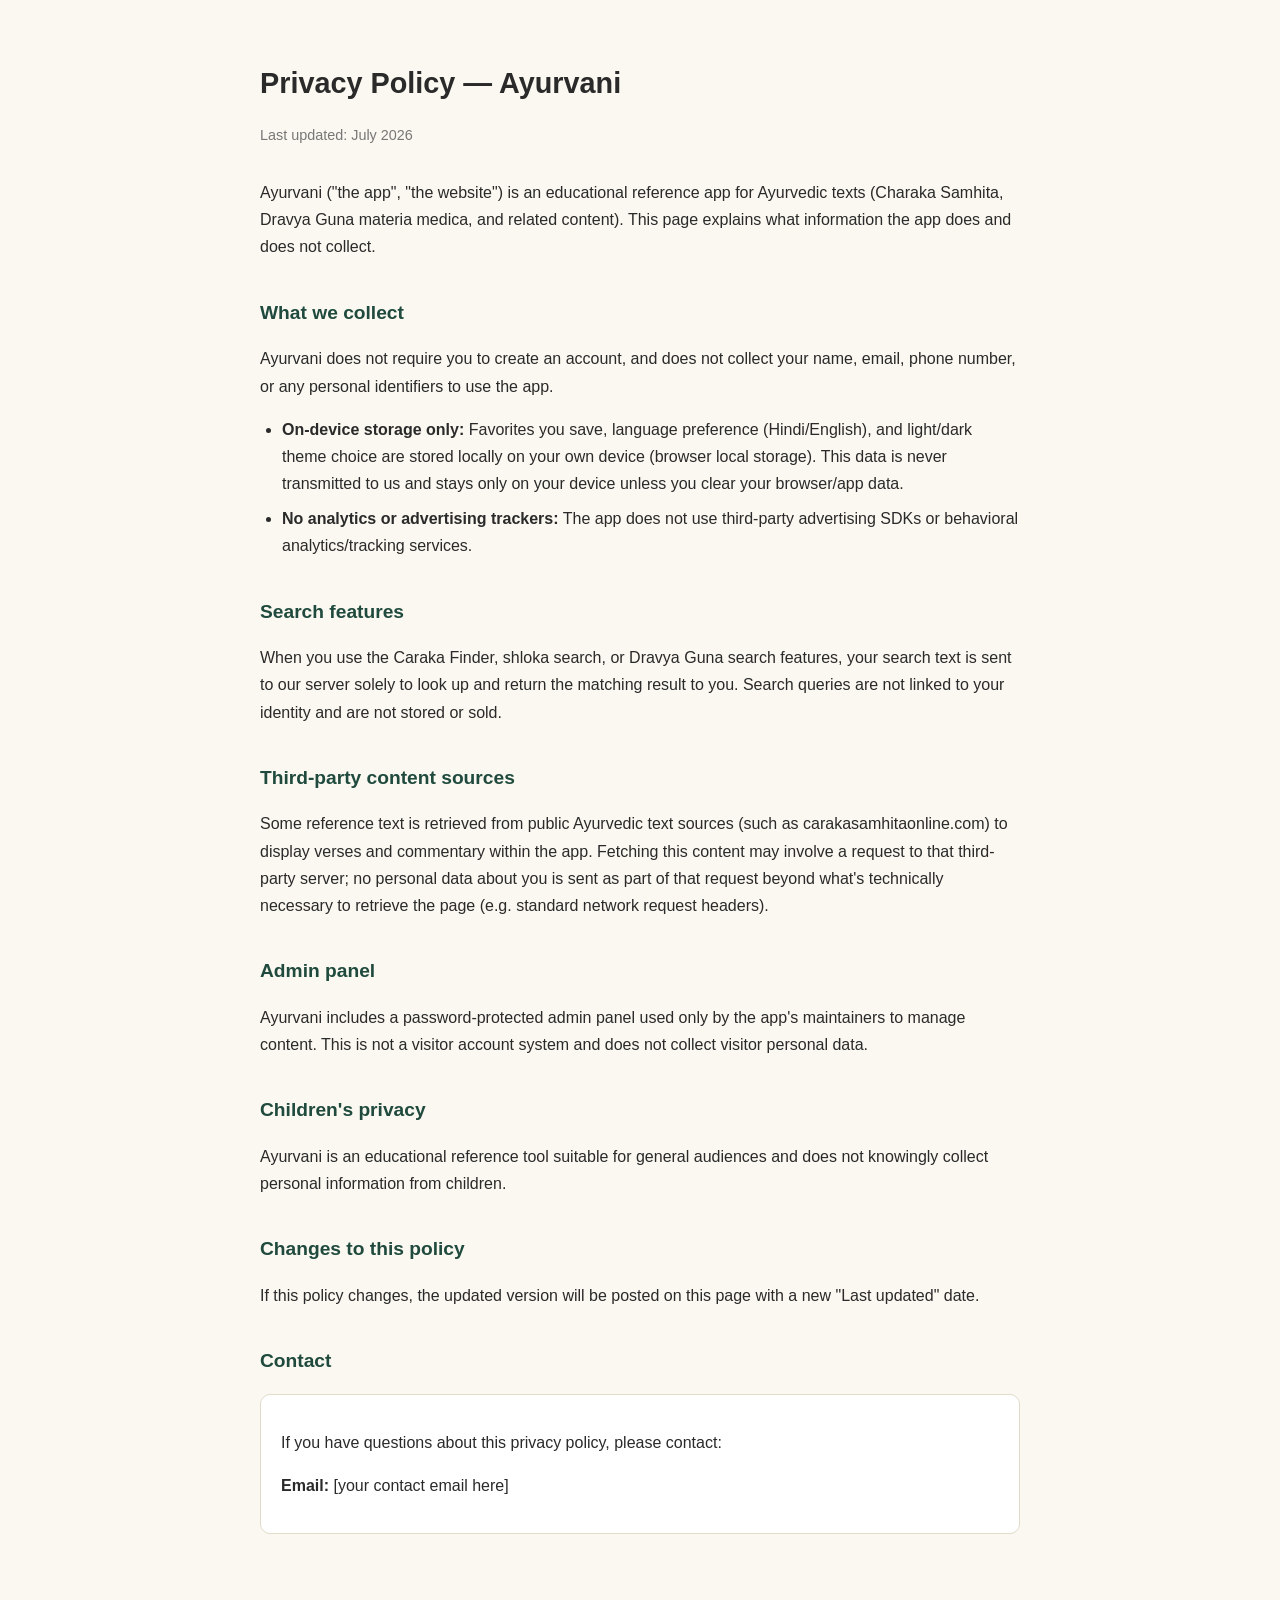
==== privacy-policy.html @ f052c220 "Add privacy policy page, required for Google Play Store submission Play Console requires every app t" ====
<!DOCTYPE html>
<html lang="en">
<head>
<meta charset="UTF-8">
<meta name="viewport" content="width=device-width, initial-scale=1.0">
<title>Privacy Policy — Ayurvani</title>
<style>
  body {
    font-family: -apple-system, BlinkMacSystemFont, 'Segoe UI', Roboto, sans-serif;
    max-width: 760px;
    margin: 0 auto;
    padding: 40px 24px 80px;
    line-height: 1.7;
    color: #2a2a2a;
    background: #faf8f0;
  }
  h1 { font-size: 1.8rem; margin-bottom: 4px; }
  .updated { color: #777; font-size: 0.9rem; margin-bottom: 32px; }
  h2 { font-size: 1.2rem; margin-top: 36px; color: #1F4A3D; }
  ul { padding-left: 22px; }
  li { margin-bottom: 8px; }
  a { color: #C59841; }
  .contact-box {
    background: #fff;
    border: 1px solid #e0dcc8;
    border-radius: 10px;
    padding: 18px 20px;
    margin-top: 12px;
  }
</style>
</head>
<body>

<h1>Privacy Policy — Ayurvani</h1>
<p class="updated">Last updated: July 2026</p>

<p>Ayurvani ("the app", "the website") is an educational reference app for Ayurvedic texts (Charaka Samhita, Dravya Guna materia medica, and related content). This page explains what information the app does and does not collect.</p>

<h2>What we collect</h2>
<p>Ayurvani does not require you to create an account, and does not collect your name, email, phone number, or any personal identifiers to use the app.</p>
<ul>
  <li><strong>On-device storage only:</strong> Favorites you save, language preference (Hindi/English), and light/dark theme choice are stored locally on your own device (browser local storage). This data is never transmitted to us and stays only on your device unless you clear your browser/app data.</li>
  <li><strong>No analytics or advertising trackers:</strong> The app does not use third-party advertising SDKs or behavioral analytics/tracking services.</li>
</ul>

<h2>Search features</h2>
<p>When you use the Caraka Finder, shloka search, or Dravya Guna search features, your search text is sent to our server solely to look up and return the matching result to you. Search queries are not linked to your identity and are not stored or sold.</p>

<h2>Third-party content sources</h2>
<p>Some reference text is retrieved from public Ayurvedic text sources (such as carakasamhitaonline.com) to display verses and commentary within the app. Fetching this content may involve a request to that third-party server; no personal data about you is sent as part of that request beyond what's technically necessary to retrieve the page (e.g. standard network request headers).</p>

<h2>Admin panel</h2>
<p>Ayurvani includes a password-protected admin panel used only by the app's maintainers to manage content. This is not a visitor account system and does not collect visitor personal data.</p>

<h2>Children's privacy</h2>
<p>Ayurvani is an educational reference tool suitable for general audiences and does not knowingly collect personal information from children.</p>

<h2>Changes to this policy</h2>
<p>If this policy changes, the updated version will be posted on this page with a new "Last updated" date.</p>

<h2>Contact</h2>
<div class="contact-box">
  <p>If you have questions about this privacy policy, please contact:</p>
  <p><strong>Email:</strong> [your contact email here]</p>
</div>

</body>
</html>
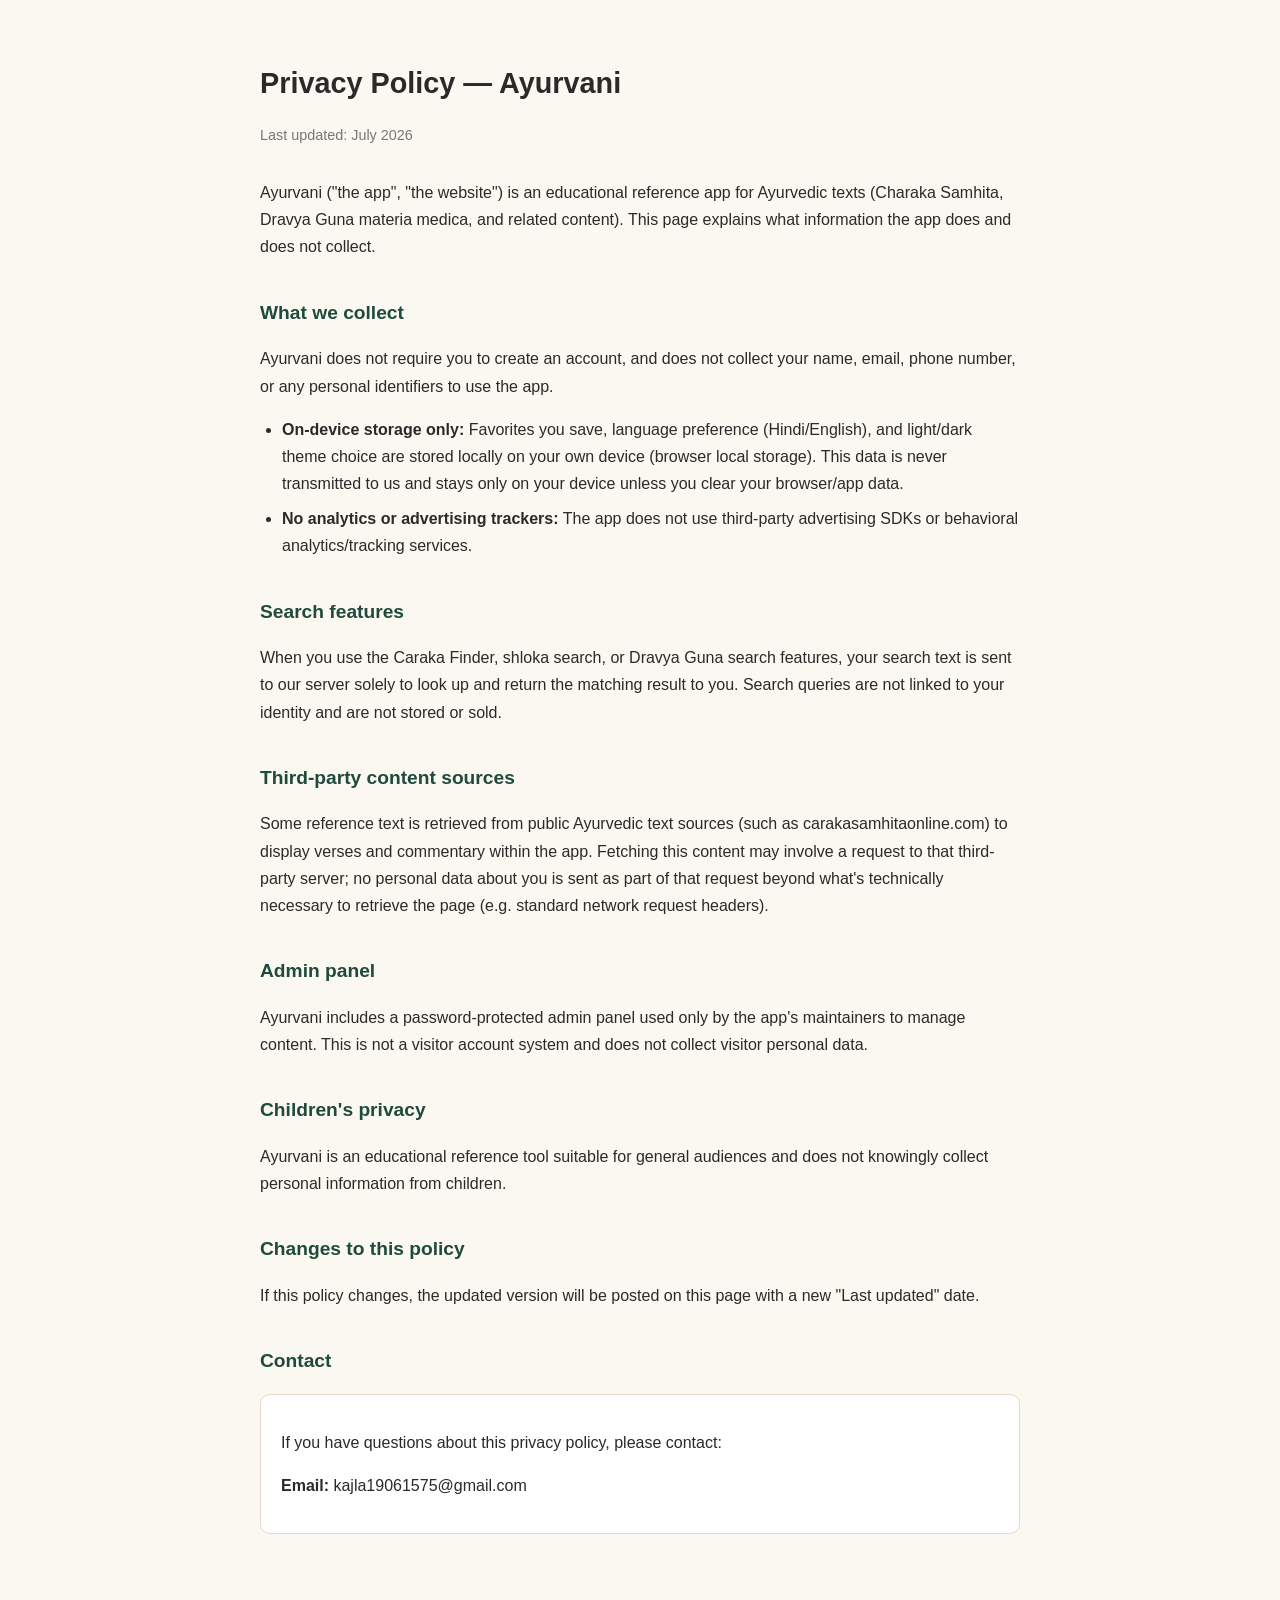
==== commit dadc56dc: "Fill in contact email on privacy policy page" ====
--- a/privacy-policy.html
+++ b/privacy-policy.html
@@ -61,7 +61,7 @@
 <h2>Contact</h2>
 <div class="contact-box">
   <p>If you have questions about this privacy policy, please contact:</p>
-  <p><strong>Email:</strong> [your contact email here]</p>
+  <p><strong>Email:</strong> kajla19061575@gmail.com</p>
 </div>
 
 </body>
